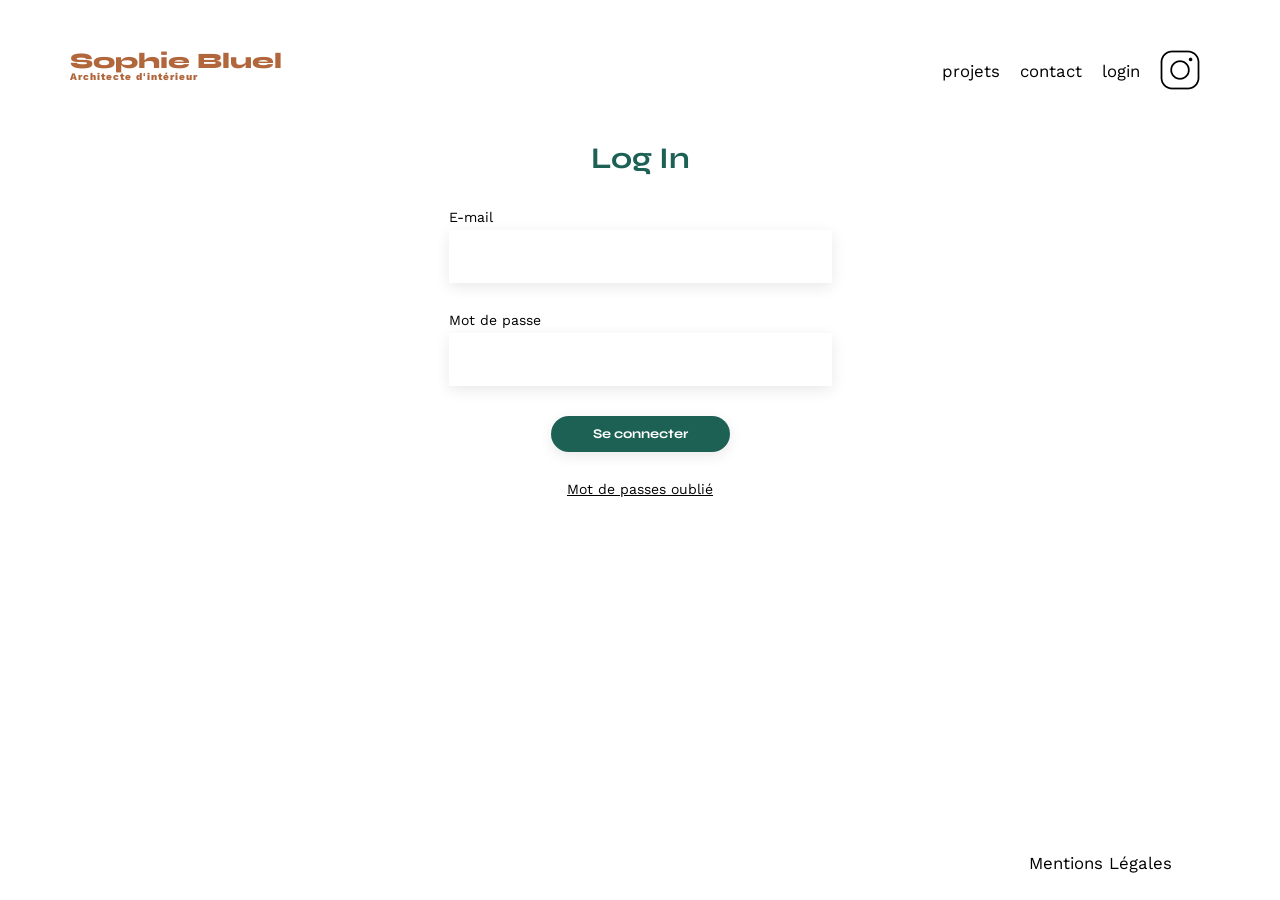
==== FrontEnd/login.html @ 62386151 "integration of the form page design" ====
<!DOCTYPE html>
<html lang="en">
  <head>
    <meta charset="UTF-8" />
    <meta name="viewport" content="width=device-width, initial-scale=1.0" />
    <link rel="preconnect" href="https://fonts.googleapis.com" />
    <link rel="preconnect" href="https://fonts.gstatic.com" crossorigin />
    <link
      href="https://fonts.googleapis.com/css2?family=Syne:wght@700;800&family=Work+Sans&display=swap"
      rel="stylesheet"
    />
    <meta name="description" content="" />
    <script src="login.js" defer></script>
    <link rel="stylesheet" href="./assets/style.css" />
    <title>Login</title>
  </head>
  <body class="login">
    <header>
      <h1>Sophie Bluel <span>Architecte d'intérieur</span></h1>
      <nav>
        <ul>
          <li>projets</li>
          <li>contact</li>
          <li><a href="login.html">login</a></li>
          <li><img src="./assets/icons/instagram.png" alt="Instagram" /></li>
        </ul>
      </nav>
    </header>
    <main class="login-content">
        <div class="center">
        <h2>Log In</h2>
        <form method="post" class="connexion">
          <div class="email">
            <label for="email">E-mail</label>
            <input type="email" id="email" name="email" required />
          </div>
          <div class="password">
            <label for="password">Mot de passe</label>
            <input type="password" id="password" name="password" required />
          </div>
          <!-- <div class="incorrect"></div> -->
          <input type="submit" value="Se connecter" />
          <a href="#">Mot de passes oublié</a>
        </form>
    </div>
    </main>
    <footer class="login-footer">
      <nav>
        <ul>
          <li>Mentions Légales</li>
        </ul>
      </nav>
    </footer>
  </body>
</html>
---- FrontEnd/assets/style.css ----
/* http://meyerweb.com/eric/tools/css/reset/
   v2.0 | 20110126
   License: none (public domain)
*/

html,
body,
div,
span,
applet,
object,
iframe,
h1,
h2,
h3,
h4,
h5,
h6,
p,
blockquote,
pre,
a,
abbr,
acronym,
address,
big,
cite,
code,
del,
dfn,
em,
img,
ins,
kbd,
q,
s,
samp,
small,
strike,
strong,
sub,
sup,
tt,
var,
b,
u,
i,
center,
dl,
dt,
dd,
ol,
ul,
li,
fieldset,
form,
label,
legend,
table,
caption,
tbody,
tfoot,
thead,
tr,
th,
td,
article,
aside,
canvas,
details,
embed,
figure,
figcaption,
footer,
header,
hgroup,
menu,
nav,
output,
ruby,
section,
summary,
time,
mark,
audio,
video {
  margin: 0;
  padding: 0;
  border: 0;
  font-size: 100%;
  font: inherit;
  vertical-align: baseline;
}
/* HTML5 display-role reset for older browsers */
article,
aside,
details,
figcaption,
figure,
footer,
header,
hgroup,
menu,
nav,
section {
  display: block;
}
body {
  line-height: 1;
}
ol,
ul {
  list-style: none;
}
blockquote,
q {
  quotes: none;
}
blockquote:before,
blockquote:after,
q:before,
q:after {
  content: "";
  content: none;
}
table {
  border-collapse: collapse;
  border-spacing: 0;
}
/** end reset css**/
body {
  max-width: 1140px;
  margin: auto;
  font-family: "Work Sans";
  font-size: 14px;
}
header {
  display: flex;
  justify-content: space-between;
  margin: 50px 0;
}
section {
  margin: 50px 0;
}

h1 {
  display: flex;
  flex-direction: column;
  font-family: "Syne";
  font-size: 22px;
  font-weight: 800;
  color: #b1663c;
}

h1 > span {
  font-family: "Work Sans";
  font-size: 10px;
  letter-spacing: 0.1em;
}

h2 {
  font-family: "Syne";
  font-weight: 700;
  font-size: 30px;
  color: #1d6154;
}
nav ul {
  display: flex;
  align-items: center;
  list-style-type: none;
}
nav li {
  padding: 0 10px;
  font-size: 1.2em;
}

li:hover {
  color: #b1663c;
}
#introduction {
  display: flex;
  align-items: center;
}
#introduction figure {
  flex: 1;
}
#introduction img {
  display: block;
  margin: auto;
  width: 80%;
}

#introduction article {
  flex: 1;
}
#introduction h2 {
  margin-bottom: 1em;
}

#introduction p {
  margin-bottom: 0.5em;
}
#portfolio h2 {
  text-align: center;
  margin-bottom: 1em;
}
.gallery {
  width: 100%;
  display: grid;
  grid-template-columns: 1fr 1fr 1fr;
  grid-column-gap: 20px;
  grid-row-gap: 20px;
}

.gallery img {
  width: 100%;
}
#contact {
  width: 50%;
  margin: auto;
}
#contact > * {
  text-align: center;
}
#contact h2 {
  margin-bottom: 20px;
}
#contact form {
  text-align: left;
  margin-top: 30px;
  display: flex;
  flex-direction: column;
}

#contact input {
  height: 50px;
  font-size: 1.2em;
  border: none;
  box-shadow: 0px 4px 14px rgba(0, 0, 0, 0.09);
}
#contact label {
  margin: 2em 0 1em 0;
}
#contact textarea {
  border: none;
  box-shadow: 0px 4px 14px rgba(0, 0, 0, 0.09);
}

input[type="submit"] {
  font-family: "Syne";
  font-weight: 700;
  color: white;
  background-color: #1d6154;
  margin: 2em auto;
  width: 180px;
  text-align: center;
  border-radius: 60px;
}

footer nav ul {
  display: flex;
  justify-content: flex-end;
  margin: 2em;
}
/* ---------------------------------------------------------------- */
/* style added */

/* (1.2) - filter section */

.filters {
  display: flex;
  justify-content: center;
  gap: 10px;
  margin-bottom: 30px;
}

.filters-button {
  cursor: pointer;
  height: 37px;
  font-family: "Syne";
  font-weight: 700;
  color: #1d6154;
  background-color: transparent;
  margin: 2em auto;
  text-align: center;
  border-radius: 60px;
  border: solid 1px #1d6154;
  padding: 9px 15px 9px 15px;
  margin: 0;
}
button:hover {
  background-color: #0e2f28;
  color: white;
}

.active {
  background-color: #1d6154;
  color: white;
}

/* (2.1) - login link section */
a {
  text-decoration: none;
  color: inherit;
  cursor: pointer;
}

a:hover {
  color: #b1663c;
}

/* (2.1) - login page */
.login {
  display: flex;
  flex-direction: column;
  min-height: 100vh;
}

.login-content {
  flex: 1;
}

.center {
  display: flex;
  align-items: center;
  flex-direction: column;
}

.center .connexion {
  margin-top: 37px;
  display: flex;
  gap: 30px;
  flex-direction: column;
  align-items: center;
}
.email,
.password {
  display: flex;
  flex-direction: column;
  gap: 6px;
}
.connexion input {
  width: 379px;
  height: 51px;
  border: none;
  box-shadow: 0px 4px 14px rgba(0, 0, 0, 0.09);
}

.connexion input[type="submit"] {
  height: 36px;
  width: 179px;
  margin: 0;
  padding: 0;
}

.connexion a {
  text-decoration: underline;
}
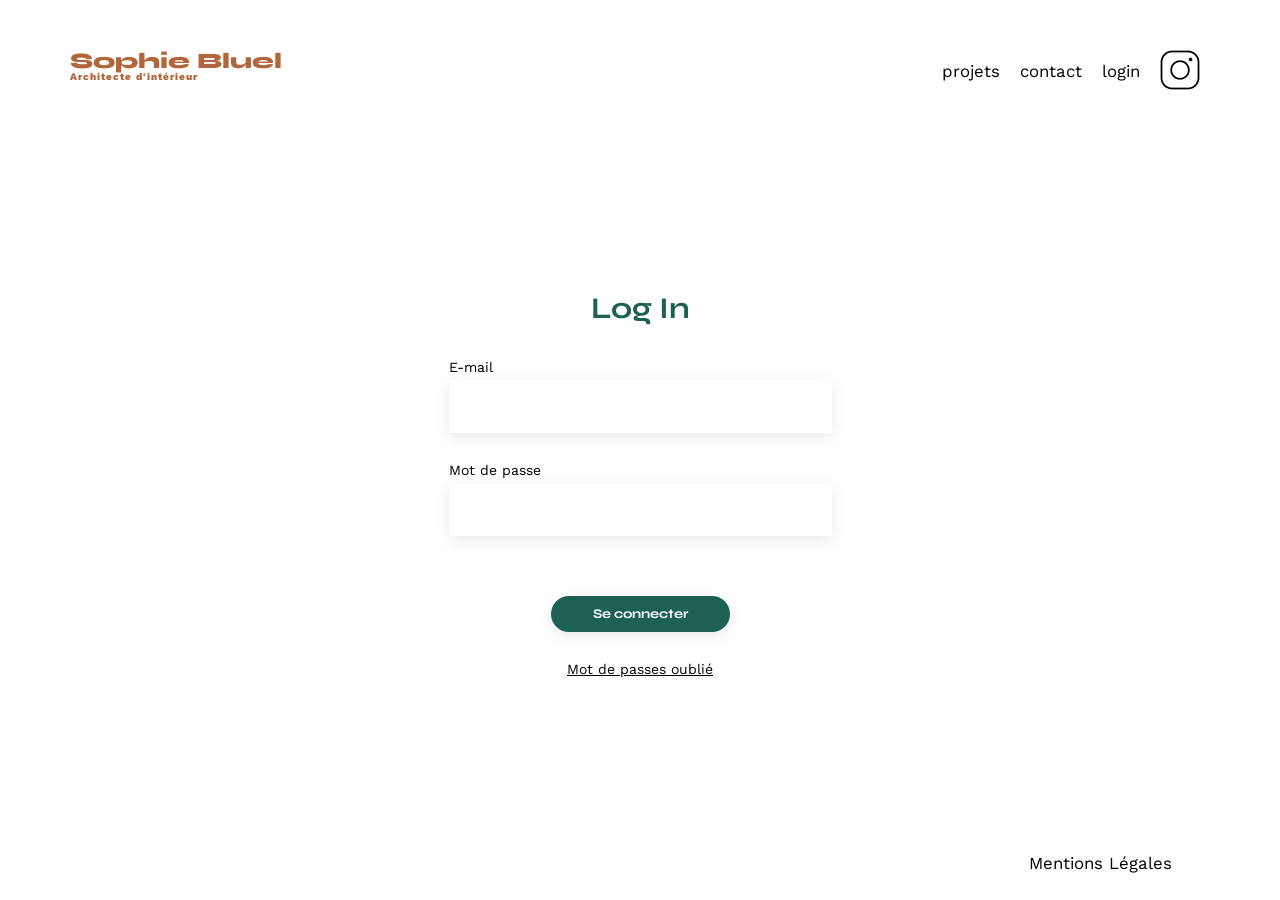
==== commit 0814b6b5: "user authentication" ====
--- a/FrontEnd/login.html
+++ b/FrontEnd/login.html
@@ -38,7 +38,8 @@
             <label for="password">Mot de passe</label>
             <input type="password" id="password" name="password" required />
           </div>
-          <!-- <div class="incorrect"></div> -->
+          <!-- error message -->
+          <div class="incorrect"></div>
           <input type="submit" value="Se connecter" />
           <a href="#">Mot de passes oublié</a>
         </form>
--- a/FrontEnd/assets/style.css
+++ b/FrontEnd/assets/style.css
@@ -271,7 +271,7 @@
   display: flex;
   justify-content: center;
   gap: 10px;
-  margin-bottom: 30px;
+  margin-bottom: 51px;
 }
 
 .filters-button {
@@ -321,6 +321,7 @@
 }
 
 .center {
+  margin-top: 150px;
   display: flex;
   align-items: center;
   flex-direction: column;
@@ -355,4 +356,4 @@
 
 .connexion a {
   text-decoration: underline;
-}+}
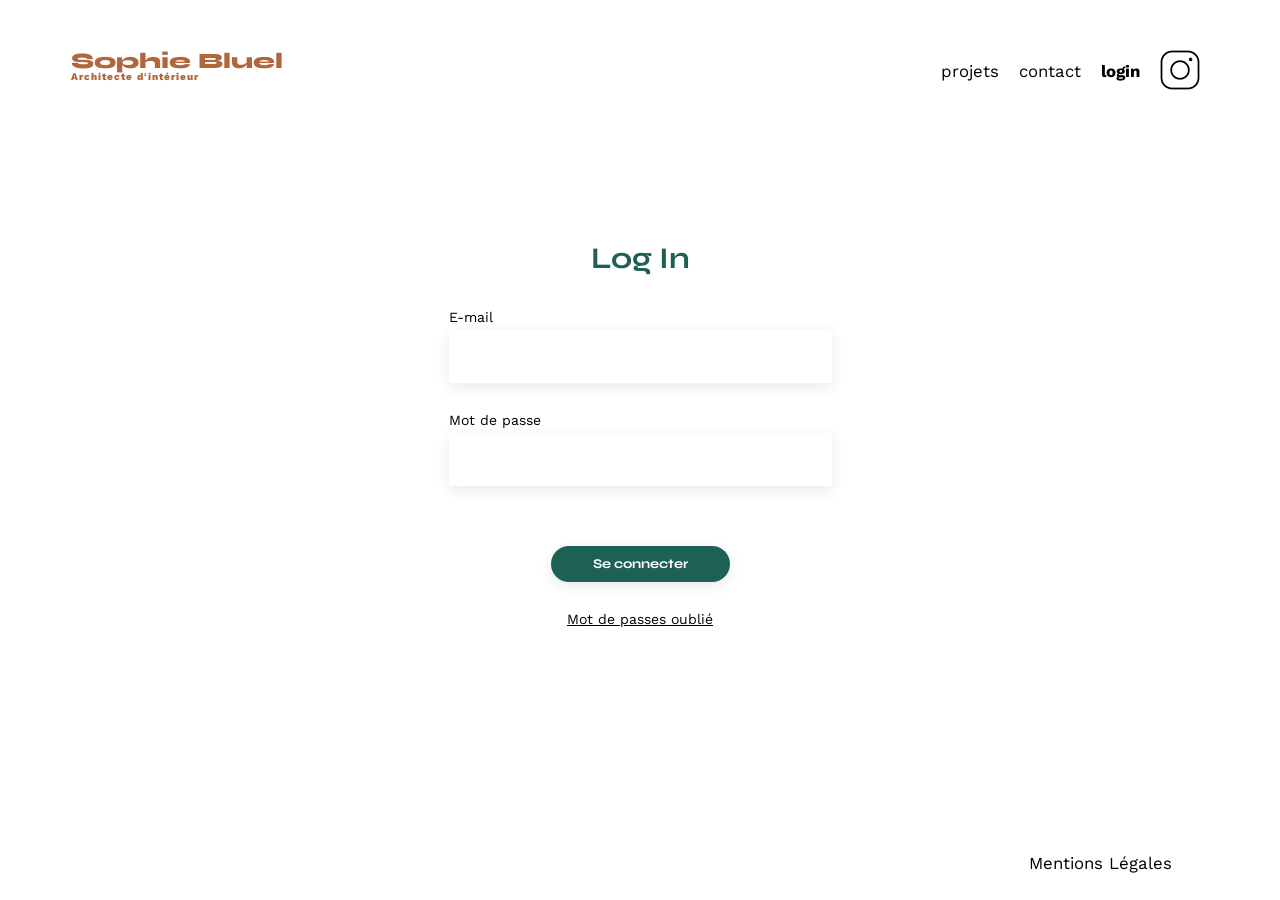
==== commit b98e77cd: "adjustment modal style" ====
--- a/FrontEnd/login.html
+++ b/FrontEnd/login.html
@@ -21,7 +21,7 @@
         <ul>
           <li>projets</li>
           <li>contact</li>
-          <li><a href="login.html">login</a></li>
+          <li><a class="login-link" href="login.html">login</a></li>
           <li><img src="./assets/icons/instagram.png" alt="Instagram" /></li>
         </ul>
       </nav>
--- a/FrontEnd/assets/style.css
+++ b/FrontEnd/assets/style.css
@@ -129,8 +129,9 @@
 }
 /** end reset css**/
 body {
-  max-width: 1140px;
-  margin: auto;
+  /* deleted properties */
+  /* max-width: 1140px;
+  margin: auto; */
   font-family: "Work Sans";
   font-size: 14px;
 }
@@ -274,7 +275,7 @@
   margin-bottom: 51px;
 }
 
-.filters-button {
+button {
   cursor: pointer;
   height: 37px;
   font-family: "Syne";
@@ -314,10 +315,35 @@
   display: flex;
   flex-direction: column;
   min-height: 100vh;
+  align-items: center;
+}
+
+.login header {
+  max-width: 1140px;
+  margin: auto;
+  margin-top: 50px;
+}
+
+.login h1 {
+  margin-right: 648px;
+  white-space: nowrap;
 }
 
 .login-content {
   flex: 1;
+}
+
+.login-link {
+  font-weight: bold;
+}
+
+.login-footer {
+  max-width: 1140px;
+  width: 100%;
+}
+
+.login-footer ul {
+  margin-left: 20px;
 }
 
 .center {
@@ -357,3 +383,270 @@
 .connexion a {
   text-decoration: underline;
 }
+
+/* (3.1) - modal section */
+/* button open modal */
+.mesprojets {
+  display: flex;
+  justify-content: center;
+}
+
+.mesprojets h2 {
+  margin-left: 109px;
+}
+.openModal {
+  display: none;
+  cursor: pointer;
+  padding-top: 7.5px;
+  padding-left: 33px;
+}
+
+.openModal i {
+  padding-right: 8px;
+}
+/* banner section */
+.homecontainer {
+  max-width: 1140px;
+  margin: auto;
+}
+#banner {
+  background-color: black;
+  color: #ffffff;
+  padding-top: 15px;
+  text-align: center;
+  display: none; /* Masquer la bannière par défaut */
+  width: 100%;
+  max-width: none;
+  margin: 0;
+  box-shadow: 0px 0px 5px 0px #000000;
+  height: 30px;
+}
+/* modal area */
+.modal {
+  display: none;
+  position: fixed;
+  z-index: 1;
+  left: 0;
+  top: 0;
+  width: 100%;
+  overflow: auto;
+  background-color: rgb(0, 0, 0);
+  background-color: rgba(0, 0, 0, 0.4);
+}
+.modal-content {
+  width: 396px;
+  height: 459px;
+  background-color: #fefefe;
+  margin: 10% auto;
+  padding: 85px;
+  border: 1px solid #888;
+  border-radius: 13px;
+}
+
+.modal-content-1 {
+  display: block;
+}
+
+.modal-content-2 {
+  display: none;
+}
+
+.close {
+  position: relative;
+  color: #aaa;
+  left: 435px;
+  top: -64px;
+  font-size: 28px;
+  font-weight: bold;
+}
+
+.close:hover,
+.close:focus {
+  color: black;
+  text-decoration: none;
+  cursor: pointer;
+}
+
+.titlemodal {
+  margin-top: -52px;
+  margin-bottom: 45px;
+  font-size: 26px;
+  text-align: center;
+}
+
+.trait {
+  height: 1px;
+  width: 100%;
+  background-color: #b3b3b3;
+}
+
+.modal-footer {
+  display: flex;
+  flex-direction: column;
+  align-items: center;
+  gap: 33px;
+  margin-top: 30px;
+}
+
+#openModal2 {
+  width: 237px;
+}
+/* gallery */
+.imgmodal {
+  display: grid;
+  grid-template-columns: 1fr 1fr 1fr 1fr 1fr;
+  grid-template-rows: 1fr 1fr 1fr;
+  gap: 10px;
+}
+
+.imgmodal img {
+  width: 100%;
+}
+
+.trash {
+  background-color: black;
+  width: 15px;
+  height: 15px;
+}
+
+.fa-trash-can {
+  color: white;
+  font-size: 9px;
+  display: flex;
+  justify-content: center;
+  align-items: center;
+  height: 100%;
+}
+
+.delete-button {
+  cursor: pointer;
+  display: inline-block;
+  position: relative;
+  bottom: 95px;
+  left: 52px;
+}
+
+/* form */
+
+.modal-content-2 .titlemodal {
+  margin-top: -75px
+}
+
+.modal-content-2 .close {
+  position: relative;
+  top: -89px;
+}
+.back {
+  position: relative;
+  top: -63px;
+  left: -58px;
+  font-size: 24px;
+  cursor: pointer;
+}
+#imageFile {
+  position: relative;
+  opacity: 0;
+  padding: 16px;
+  cursor: pointer;
+  font-size: 0px;
+  width: 108px;
+}
+
+.miniature2 {
+  display: block;
+}
+.miniature {
+  display: flex;
+  flex-direction: column;
+  align-items: center;
+  gap: 10px;
+  opacity: 1;
+}
+
+.btn-primary {
+  font-family: "Work Sans";
+  border-color: #cbd6dc;
+  color: #306685;
+  background-color: #cbd6dc !important;
+  margin-bottom: -47px;
+  cursor: pointer;
+}
+
+.rectangle {
+  background-color: #e8f1f6;
+  height: 160px;
+  display: flex;
+  flex-direction: column;
+  align-items: center;
+  justify-content: center;
+  gap: 10px;
+  margin-bottom: 35px;
+  opacity: 1;
+}
+
+.rectangle img {
+  max-width: 100%;
+  max-height: 100%;
+  width: auto;
+  height: auto;
+  position: relative;
+  top: -69px;
+}
+
+.rectangle p {
+  color: #444444;
+  font-size: 10px;
+  margin: 0;
+  padding: 0;
+}
+
+.fa-image {
+  font-size: 60px;
+  color: #b9c5cc;
+  margin-top: -10px;
+}
+
+.ajoutform {
+  display: flex;
+  flex-direction: column;
+}
+
+#imageTitle,
+#imageCategory {
+  height: 50px;
+  font-size: 1.2em;
+  border: none;
+  box-shadow: 0px 4px 14px rgba(0, 0, 0, 0.09);
+}
+
+#imageCategory {
+  appearance: none;
+  margin-bottom: 40px;
+  cursor: pointer;
+}
+
+.fa-chevron-down {
+  position: relative;
+  top: 31px;
+  left: 358px;
+  width: 0;
+  color: #6c6c6c;
+}
+.modal-content-2 label[for="imageTitle"] {
+  margin-bottom: 10px;
+}
+.modal-content-2 label[for="imageCategory"] {
+  margin-bottom: -10px;
+}
+.modal-content-2 input[id="imageTitle"] {
+  margin-bottom: 10px;
+}
+input[value="Valider"] {
+  background-color: #a7a7a7;
+  border: #a7a7a7;
+  height: 36px;
+  cursor: pointer;
+}
+input[value="Valider"]:hover {
+  background-color: #1d6154;
+}
